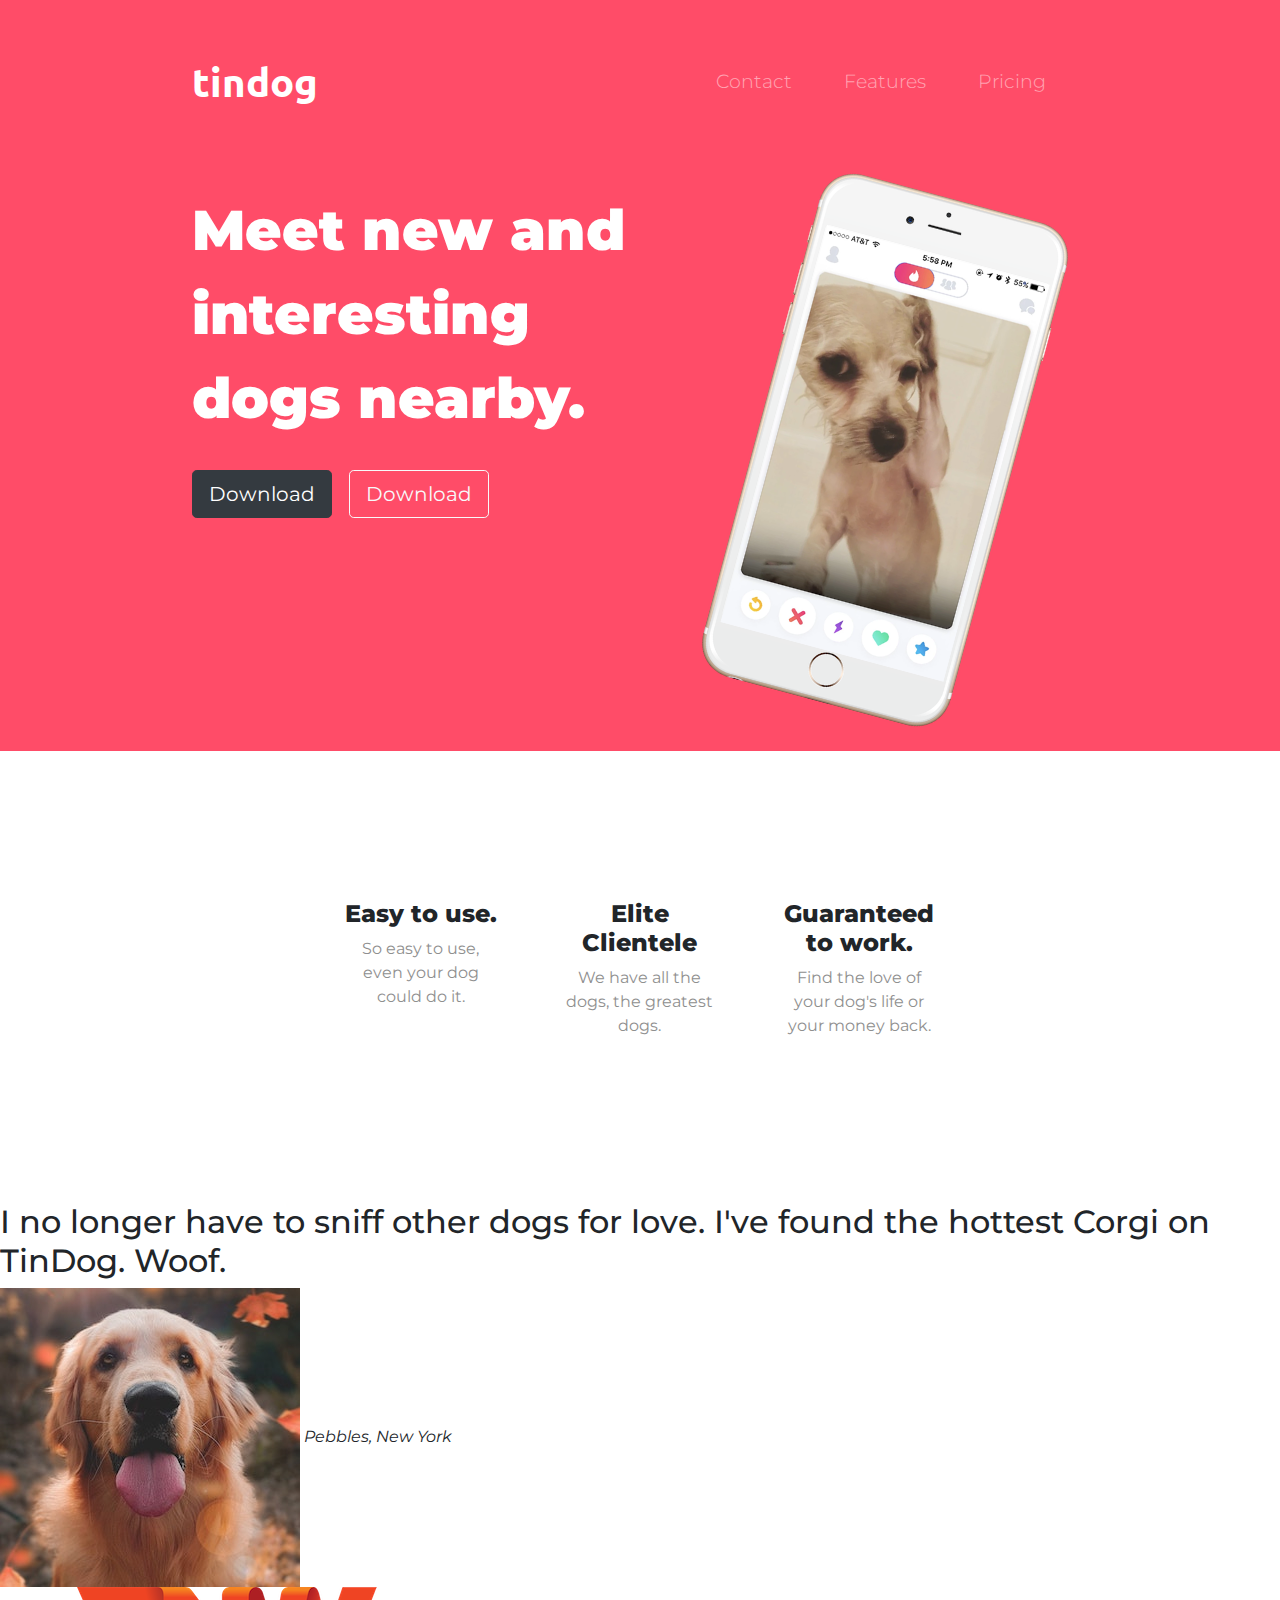
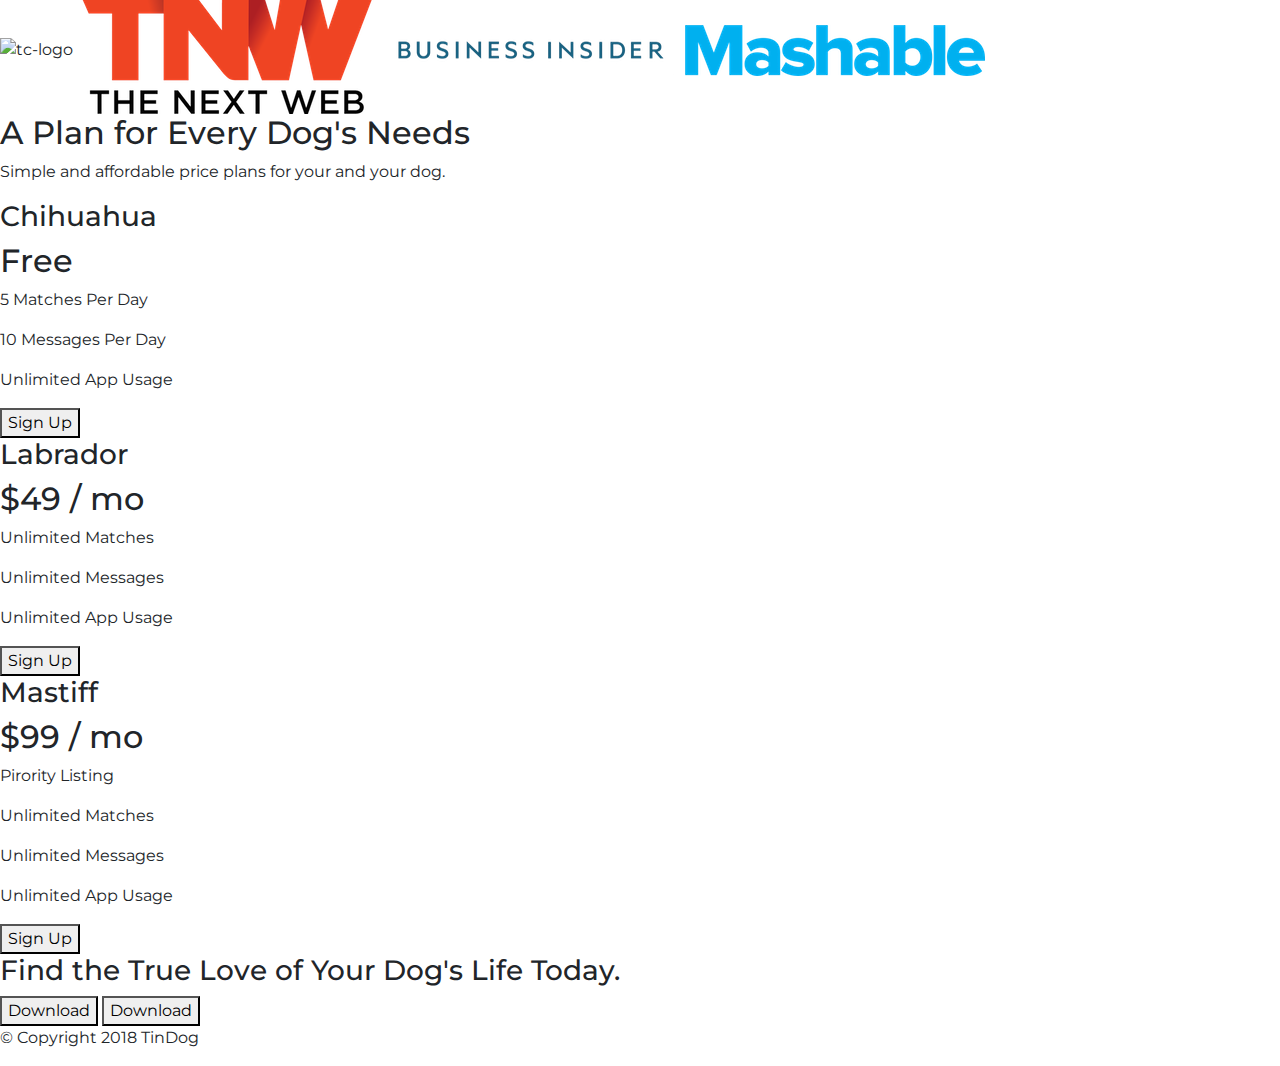
==== index2.html @ db2ccfab "Initial file upload" ====
<!DOCTYPE html>
<html>

<head>
  <meta charset="utf-8">
  <title>TinDog</title>
  <!--
      Font Awesome Icons
      <i class="fas fa-heart"></i>
      <i class="fas fa-check-circle"></i>
      <i class="fas fa-bullseye"></i>
    -->
  <!--Font Awesome CDN -->
  <link rel="stylesheet" href="https://use.fontawesome.com/releases/v5.15.0/css/all.css" integrity="sha384-OLYO0LymqQ+uHXELyx93kblK5YIS3B2ZfLGBmsJaUyor7CpMTBsahDHByqSuWW+q" crossorigin="anonymous">
  <!--Montserrat and Ubuntu fonts-->
  <link href="https://fonts.googleapis.com/css2?family=Montserrat:wght@300;400;600;700;800;900&family=Ubuntu&display=swap" rel="stylesheet">
  <!--Bootstrap 4.5 CDN-->
  <link rel="stylesheet" href="https://stackpath.bootstrapcdn.com/bootstrap/4.5.2/css/bootstrap.min.css" integrity="sha384-JcKb8q3iqJ61gNV9KGb8thSsNjpSL0n8PARn9HuZOnIxN0hoP+VmmDGMN5t9UJ0Z" crossorigin="anonymous">
  <!--Personal CSS-->
  <link rel="stylesheet" href="css/styles2.css">
</head>

<body>

  <!--Landing Page-->
  <section id="title">
    <div class="container-fluid">
      <!-- Nav Bar -->
      <!--******Learn how to center content in navbar****-->
      <nav class="navbar navbar-expand-lg navbar-dark">
        <a class="navbar-brand" href="#">tindog</a>
        <button class="navbar-toggler" type="button" data-toggle="collapse" data-target="#navbarNav" aria-controls="navbarNav" aria-expanded="false" aria-label="Toggle navigation">
          <span class="navbar-toggler-icon"></span>
        </button>
        <div class="collapse navbar-collapse" id="navbarNav">
          <ul class="navbar-nav ml-auto">
            <li class="nav-item">
              <a class="nav-link" href="#">Contact</a>
            </li>
            <li class="nav-item">
              <a class="nav-link" href="#">Features</a>
            </li>
            <li class="nav-item">
              <a class="nav-link" href="#">Pricing</a>
            </li>
          </ul>
        </div>
      </nav>
      <!-- Title -->
      <div class="row">
        <div class="col-lg-6">
          <h1>Meet new and interesting dogs nearby.</h1>
          <button type="button" class="btn btn-dark btn-lg download-button"><i class="fab fa-google-play"></i> Download</button>
          <button type="button" class="btn btn-outline-light btn-lg download-button"><i class="fab fa-apple"></i> Download</button>
        </div>
        <div class="col-lg-6">
          <img class="title-image" src="images/iphone6.png" alt="iphone-mockup">
        </div>
      </div>
    </div>
  </section>
  <!-- Features -->
  <section id="features">
    <div class="container-fluid">
      <div class="row">
        <div class="col-lg-4">
          <i class="fas fa-check-circle"></i>
          <h3>Easy to use.</h3>
          <p>So easy to use, even your dog could do it.</p>
        </div>

        <div class="col-lg-4">
          <i class="fas fa-bullseye"></i>
          <h3>Elite Clientele</h3>
          <p>We have all the dogs, the greatest dogs.</p>
        </div>

        <div class="col-lg-4">
          <i class="fas fa-heart"></i>
          <h3>Guaranteed to work.</h3>
          <p>Find the love of your dog's life or your money back.</p>
        </div>
      </div>
    </div>
  </section>
  <!-- Testimonials -->
  <section id="testimonials">
    <h2>I no longer have to sniff other dogs for love. I've found the hottest Corgi on TinDog. Woof.</h2>
    <img src="images/dog-img.jpg" alt="dog-profile">
    <em>Pebbles, New York</em>

    <!-- <h2 class="testimonial-text">My dog used to be so lonely, but with TinDog's help, they've found the love of their life. I think.</h2>
    <img class="testimonial-image" src="images/lady-img.jpg" alt="lady-profile">
    <em>Beverly, Illinois</em> -->

  </section>
  <!-- Press -->
  <section id="press">
    <img src="images/techcrunch.png" alt="tc-logo">
    <img src="images/tnw.png" alt="tnw-logo">
    <img src="images/bizinsider.png" alt="biz-insider-logo">
    <img src="images/mashable.png" alt="mashable-logo">
  </section>


  <!-- Pricing -->
  <section id="pricing">
    <h2>A Plan for Every Dog's Needs</h2>
    <p>Simple and affordable price plans for your and your dog.</p>


    <h3>Chihuahua</h3>
    <h2>Free</h2>
    <p>5 Matches Per Day</p>
    <p>10 Messages Per Day</p>
    <p>Unlimited App Usage</p>
    <button type="button">Sign Up</button>


    <h3>Labrador</h3>
    <h2>$49 / mo</h2>
    <p>Unlimited Matches</p>
    <p>Unlimited Messages</p>
    <p>Unlimited App Usage</p>
    <button type="button">Sign Up</button>


    <h3>Mastiff</h3>
    <h2>$99 / mo</h2>
    <p>Pirority Listing</p>
    <p>Unlimited Matches</p>
    <p>Unlimited Messages</p>
    <p>Unlimited App Usage</p>
    <button type="button">Sign Up</button>

  </section>


  <!-- Call to Action -->

  <section id="cta">

    <h3>Find the True Love of Your Dog's Life Today.</h3>
    <button type="button">Download</button>
    <button type="button">Download</button>

  </section>


  <!-- Footer -->

  <footer id="footer">

    <p>© Copyright 2018 TinDog</p>

  </footer>


</body>

</html>
---- css/styles2.css ----
/*
font-family: 'Montserrat', sans-serif;
font-family: 'Ubuntu', sans-serif;
*/
/*div{
  overflow:hidden;
}*/
body {
  font-family: 'Montserrat', sans-serif;
}

/****************************TITLE SECTION************************** */
#title {
  background-color: #ff4c68;
  color: #fff;
}

.container-fluid {
  padding: 3% 15%;
}

/* Navigation Bar */
.navbar {
  padding-bottom: 4.5rem;
  padding-left: 0;
}

.navbar-brand {
  font-family: 'Ubuntu', sans-serif;
  font-size: 2.5rem;
  font-weight: bold;
}

.nav-item {
  padding: 0 18px;
}

.nav-link {
  font-size: 1.2rem;
  font-weight: 300;
}

h1 {
  font-family: 'Montserrat', sans-serif;
  font-weight: 900;
  line-height: 1.5;
  font-size: 3.5rem;
  align-self: center;
}

/* Download Buttons */
.download-button {
  margin: 5% 3% 5% 0;
}

/* Title Image */
.title-image {
  width: 60%;
  /** using width to change the size of photo**/
  transform: translateX(100px)rotate(15deg);
}

/* ************************************************************ */
/******************************* FEATURES SECTION******************* */
#features .col-lg-4 {
  text-align: center;
  padding: 5% 3%;
}

#features{
  padding:7% 15%;
}

#features h3 {
  font-size: 1.5rem;
  font-weight: 800;
}

#features p{
  color: #8f8f8f;
  margin-left:8%;
  margin-right:8%;
}

.fas {
  font-size: 4rem;
  margin-bottom: 15px;
  color: #ef8172;

}
.fas:hover{
  color: #ff4c68;
}
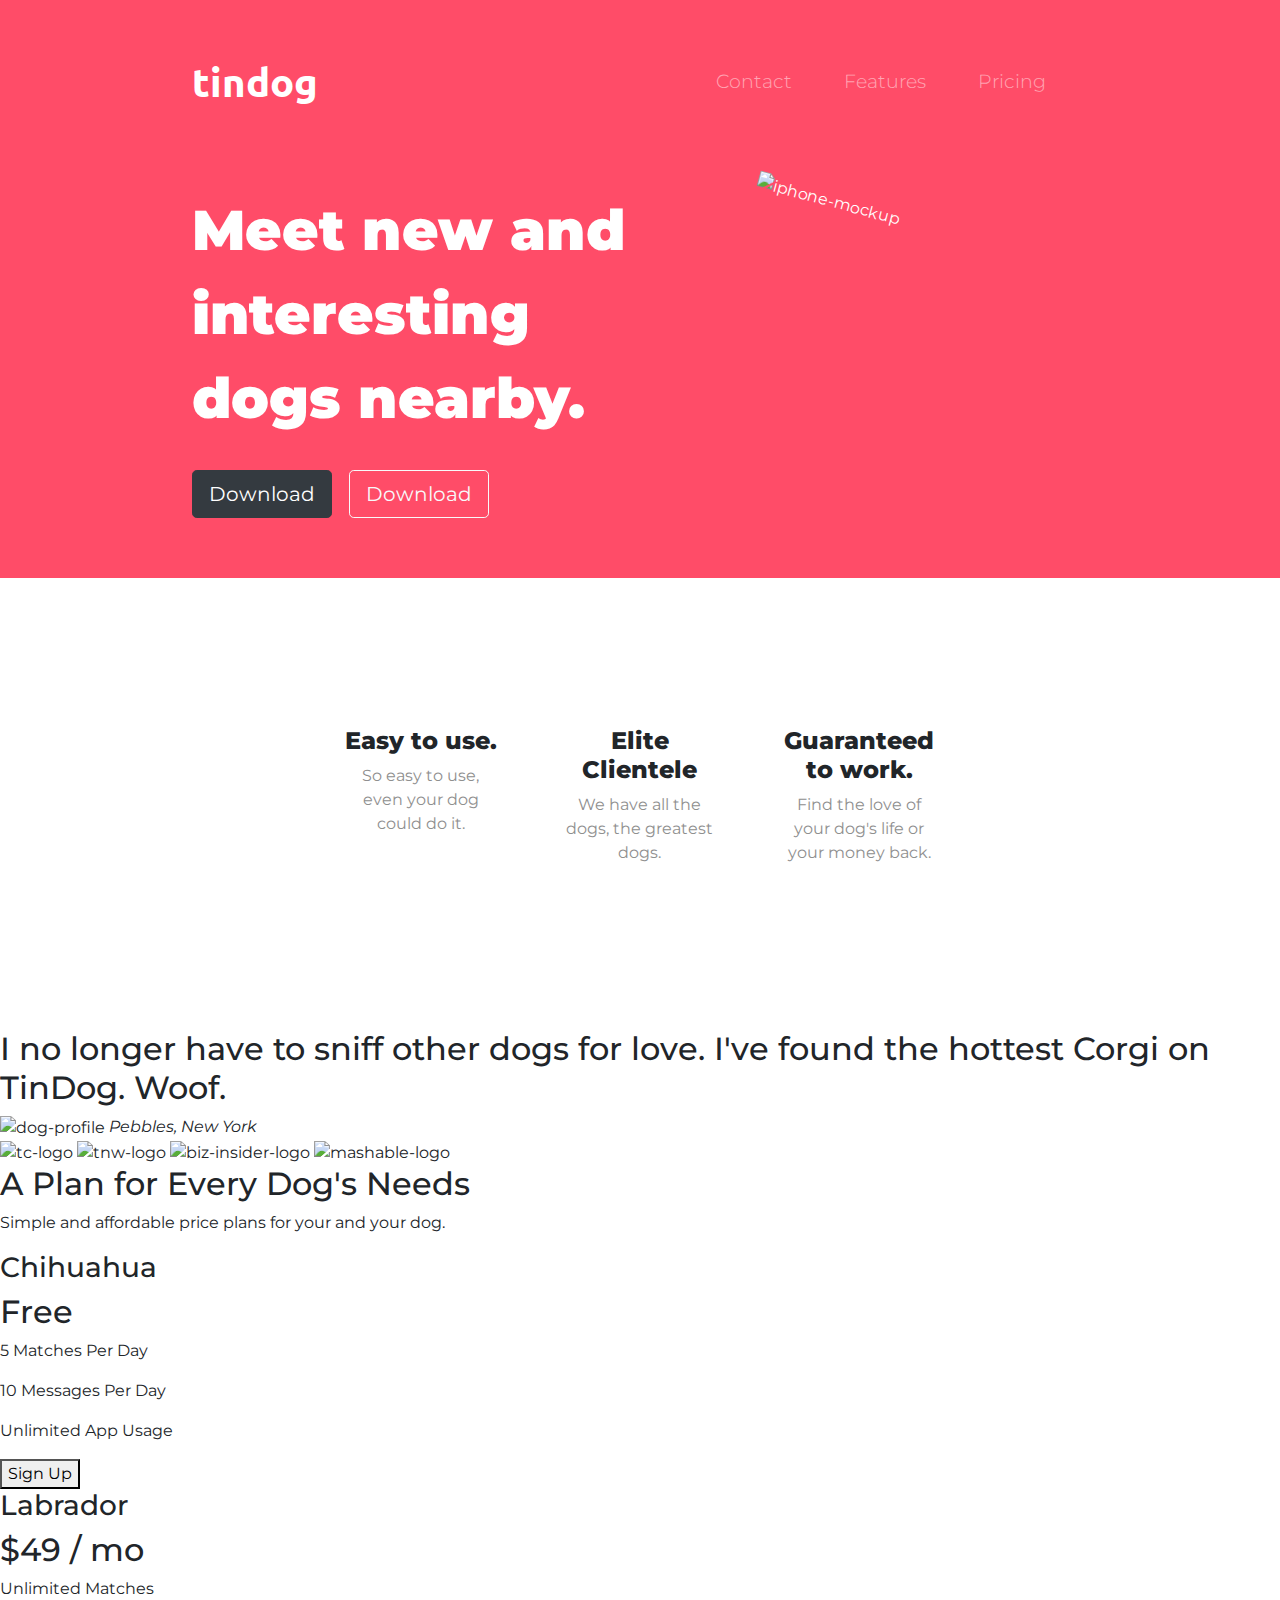
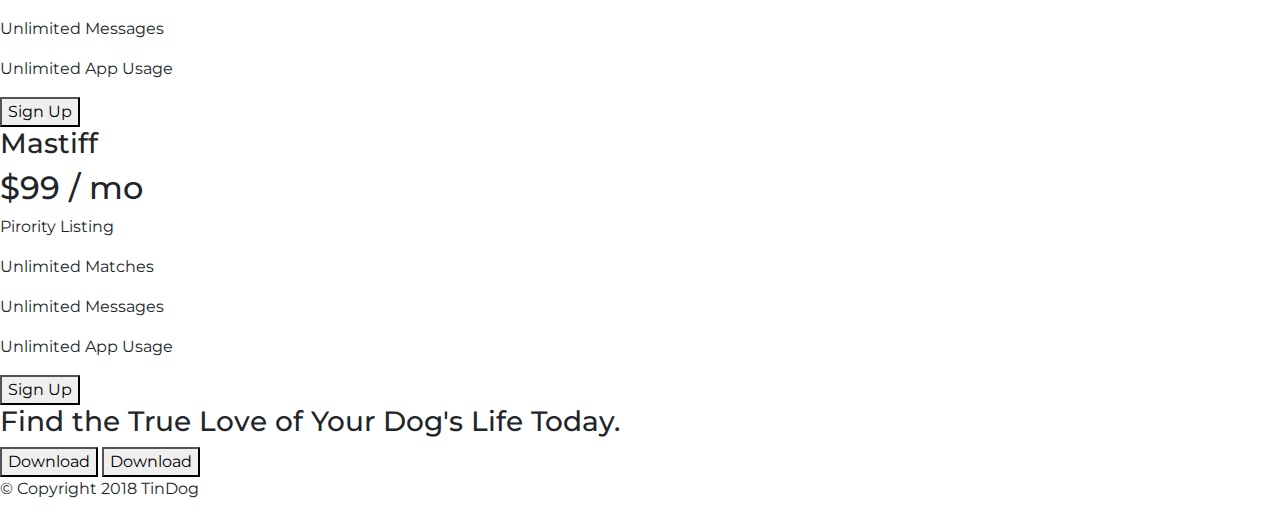
==== commit c4e7ce87: "Second attempt to link css to html" ====
--- a/index2.html
+++ b/index2.html
@@ -17,7 +17,8 @@
   <!--Bootstrap 4.5 CDN-->
   <link rel="stylesheet" href="https://stackpath.bootstrapcdn.com/bootstrap/4.5.2/css/bootstrap.min.css" integrity="sha384-JcKb8q3iqJ61gNV9KGb8thSsNjpSL0n8PARn9HuZOnIxN0hoP+VmmDGMN5t9UJ0Z" crossorigin="anonymous">
   <!--Personal CSS-->
-  <link rel="stylesheet" href="css/styles2.css">
+<!--   <link rel="stylesheet" href="css/styles2.css"> -->
+  <link rel="stylesheet" type = "text/css" href="styles2.css">
 </head>
 
 <body>
--- a/styles2.css
+++ b/styles2.css
@@ -0,0 +1,93 @@
+/*
+font-family: 'Montserrat', sans-serif;
+font-family: 'Ubuntu', sans-serif;
+*/
+/*div{
+  overflow:hidden;
+}*/
+body {
+  font-family: 'Montserrat', sans-serif;
+}
+
+/****************************TITLE SECTION************************** */
+#title {
+  background-color: #ff4c68;
+  color: #fff;
+}
+
+.container-fluid {
+  padding: 3% 15%;
+}
+
+/* Navigation Bar */
+.navbar {
+  padding-bottom: 4.5rem;
+  padding-left: 0;
+}
+
+.navbar-brand {
+  font-family: 'Ubuntu', sans-serif;
+  font-size: 2.5rem;
+  font-weight: bold;
+}
+
+.nav-item {
+  padding: 0 18px;
+}
+
+.nav-link {
+  font-size: 1.2rem;
+  font-weight: 300;
+}
+
+h1 {
+  font-family: 'Montserrat', sans-serif;
+  font-weight: 900;
+  line-height: 1.5;
+  font-size: 3.5rem;
+  align-self: center;
+}
+
+/* Download Buttons */
+.download-button {
+  margin: 5% 3% 5% 0;
+}
+
+/* Title Image */
+.title-image {
+  width: 60%;
+  /** using width to change the size of photo**/
+  transform: translateX(100px)rotate(15deg);
+}
+
+/* ************************************************************ */
+/******************************* FEATURES SECTION******************* */
+#features .col-lg-4 {
+  text-align: center;
+  padding: 5% 3%;
+}
+
+#features{
+  padding:7% 15%;
+}
+
+#features h3 {
+  font-size: 1.5rem;
+  font-weight: 800;
+}
+
+#features p{
+  color: #8f8f8f;
+  margin-left:8%;
+  margin-right:8%;
+}
+
+.fas {
+  font-size: 4rem;
+  margin-bottom: 15px;
+  color: #ef8172;
+
+}
+.fas:hover{
+  color: #ff4c68;
+}
